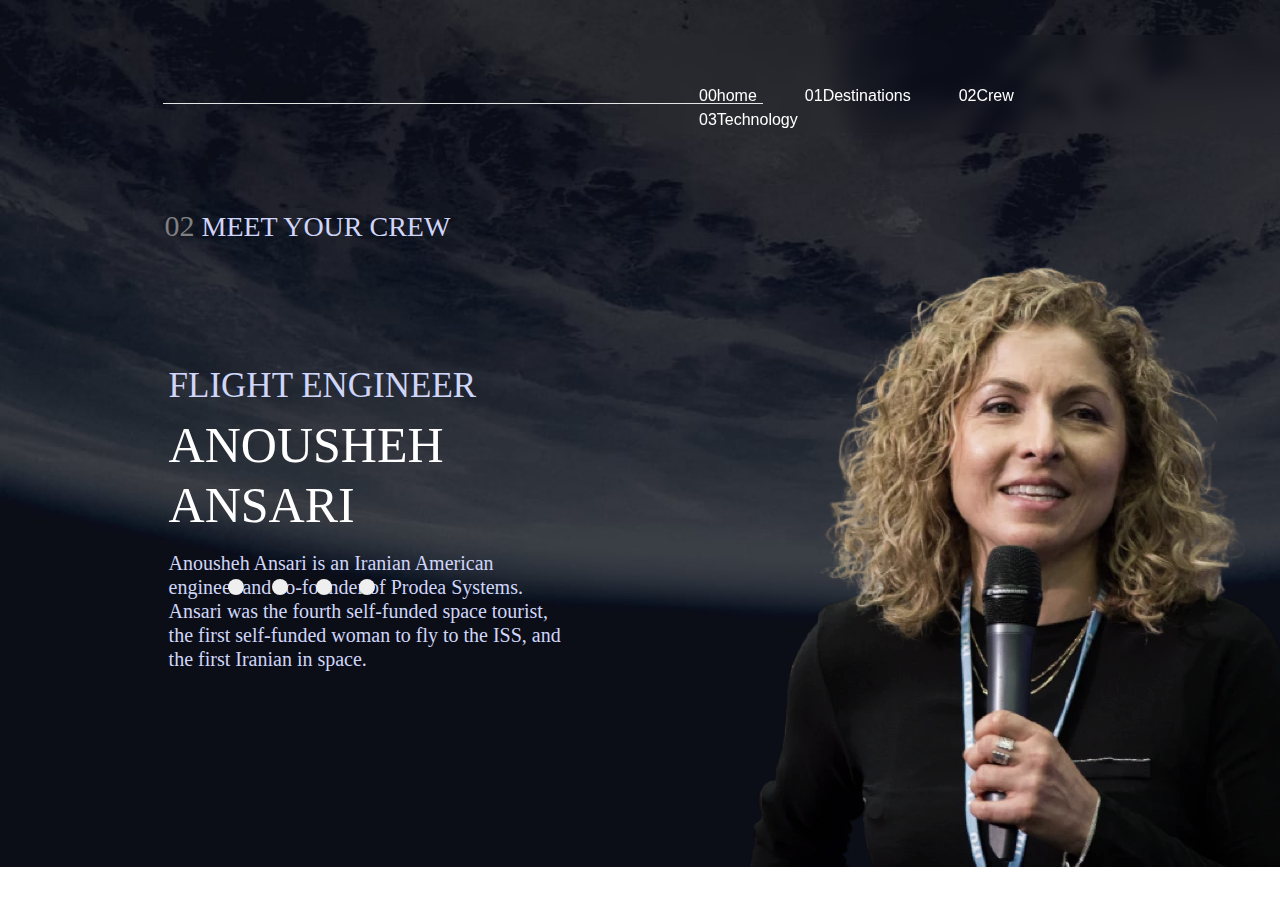
==== index crew .html @ 44e00974 "completed the html and css of the project" ====
<!DOCTYPE html>
<html lang="en">
<head>
    <meta charset="UTF-8">
    <meta name="viewport" content="width=device-width, initial-scale=1.0">
    <link rel="stylesheet" href="https://cdn.jsdelivr.net/npm/bootstrap@4.4.1/dist/css/bootstrap.min.css" integrity="sha384-Vkoo8x4CGsO3+Hhxv8T/Q5PaXtkKtu6ug5TOeNV6gBiFeWPGFN9MuhOf23Q9Ifjh" crossorigin="anonymous">
    <link rel="stylesheet" href="./style crew .css">
    <link rel="stylesheet" href="./index.js">
    <link rel="preconnect" href="https://fonts.googleapis.com">
    <link rel="preconnect" href="https://fonts.gstatic.com" crossorigin>
    <link href="https://fonts.googleapis.com/css2?family=Barlow&display=swap" rel="stylesheet">
    <title>Document</title>
</head>
<body>
        <div class="container-fluid">
          <div class="row">
            <div class="navbarblur ">
            <div class=" col-md-9">
              <ul class="nav navbar-nav-navbar-right">
                       <li class="mx-4"><span><a href="#home">00home</a></span></li>
                       <li class="mx-4"><span><a href="#Destinations">01Destinations </a></span></li>
                       <li class="mx-4"><span><a href="#Crew">02Crew</a></span></li>
                       <li class="mx-4"><span><a href="#Technology">03Technology</a></span></li>
                   </ul>
                 </div>
          </div>
          <div class="col-md-3">
            <hr class="Hrline">
          </div>
        </div>
        <div class="row">
          <div class="col-md-5">
            <p>
                <h3 class="destination"><span class="number">02</span>   MEET YOUR CREW</h3>
                </p>
        </div>
           

            <div class="col-md-2">
          
          </div>
          <div class="explanation">    
            <div class="col-md-5">      
                    
            <p>
                <h4 class="flight"> FLIGHT ENGINEER</h4>
                <h1 class="space"> ANOUSHEH   ANSARI</h1>
            </p>
            <p class="explanation">
              <h5>
                  Anousheh Ansari is an Iranian American engineer and co-founder of Prodea Systems. 
                  Ansari was the fourth self-funded space tourist, the first self-funded woman to 
                  fly to the ISS, and the first Iranian in space. 
        
            </h5>
          </p>
          
        </div>
        </div>
        </div>
            <div class="row">
            
                
              <div class="col-md-2"></div>
                <div class="col-md-3">
                    <div class="dot-indicators flex">
                        <button aria-selected="true"><span class="sr-only">Slide title</span></button>
                        <button aria-selected="false"><span class="btn">Slide title</span></button>
                        <button aria-selected="false"><span class="danger">Slide title</span></button>
                        <button aria-selected="false"><span class="insert">Slide title</span></button>
                    </div>
                    </div>

                    <div class="col-md-7">
                      <img src="./image-anousheh-ansari.webp"class="Anousheh">
                  </div>
                    
                      
    
    </div>  
   
        </div>
</body>
</html>
---- style crew .css ----
@import url("https://fonts.googleapis.com/css2?family=Bellefair&display=swap");

a {
  color: white;
}
a:hover {
  color: rgb(58, 51, 51);
}
hr {
  background-color: white;
  width: 600px;
  height: 0.1%;
  z-index: -1;
  margin-top: -30px;
  margin-left: 51%;
}
.navbarblur {
  margin-top: 35px;
  margin-left: 50%;
  width: 980px;
  height: 9px;
  color: white;
  backdrop-filter: blur(8px);
  display: inline-block;
  list-style: none;
  padding: 49px 20px;
}
.number {
  color: grey;
  margin-top: 15%;
  margin-left: 1%;
  font-size: 30px;
  
}

.destination {
  margin-top: 15%;
  margin-left: 29%;
  font-family: "barlow-regyzz";
  color: #d0d6f9;
}
.navbar {
  margin-right: 48%;
  margin-top: 100px;
  height: 100%;
  color: white;
  float: right;
  text-align: center;
}

body {
  background-image: url("./background-crew-desktop.jpg");
  background-size: cover;
  color: #d0d6f9;
  background-repeat: no-repeat;
}
.Anousheh {
  margin-top: 5px;
  margin-left: 200px;
  color: #d0d6f9;
}

.explanation {
  font-size: 10px;
  margin-left: 12%;
  position: absolute;
  margin-top: 15%;
  width: 80%;
  color: #d0d6f9;
  font-family: "Barlow Condensed Regular";
}

.space {
  font-size: 50px;
  color: white;
}

.flight {
  margin-top: 10%;
  margin-left: 0%;
  font-size: 35px;
  color: #d0d6f9;
}
.sr-only {
  position: absolute;
  width: 5px;
  height: 5px;
  padding: 0;
  margin-top: 20px;
  overflow: hidden;
  clip: rect(0, 0, 0, 0);
  white-space: nowrap, pre-line;
  border: 0;
}
.dot-indicators > * {
  cursor: pointer;
  /* aspect-ratio: 1; */
  gap: 10%;
  border: 10px;
  border-radius: 50%;
  margin-top: 110%;
  margin-right: 8%;
  padding: 0.5rem;
}
.btn {
  position: absolute;
  width: 5px;
  height: 5px;
  padding: 0;
  margin-top: 20px;
  overflow: hidden;
  clip: rect(0, 0, 0, 0);
  white-space: nowrap, pre-line;
  border: 0;
}
.danger {
  position: absolute;
  width: 5px;
  height: 5px;
  padding: 0%;
  margin-top: 20px;
  overflow: hidden;
  clip: rect(0, 0, 0, 0);
  white-space: nowrap, pre-line;
  border: 0;
}
.insert {
  position: absolute;
  width: 5px;
  height: 5px;
  padding: 0;
  margin-top: 20px;
  overflow: hidden;
  clip: rect(0, 0, 0, 0);
  white-space: nowrap, pre-line;
  border: 0;
}

.dot-indicators > *:hover,
.dot-indicators > *:focus {
  background-color: hsl(var(--clr-black) / 1);
}

.dot-indicators > [aria-selected=""] {
  background-color: hsl(var(--clr-white) / 0.5);
}
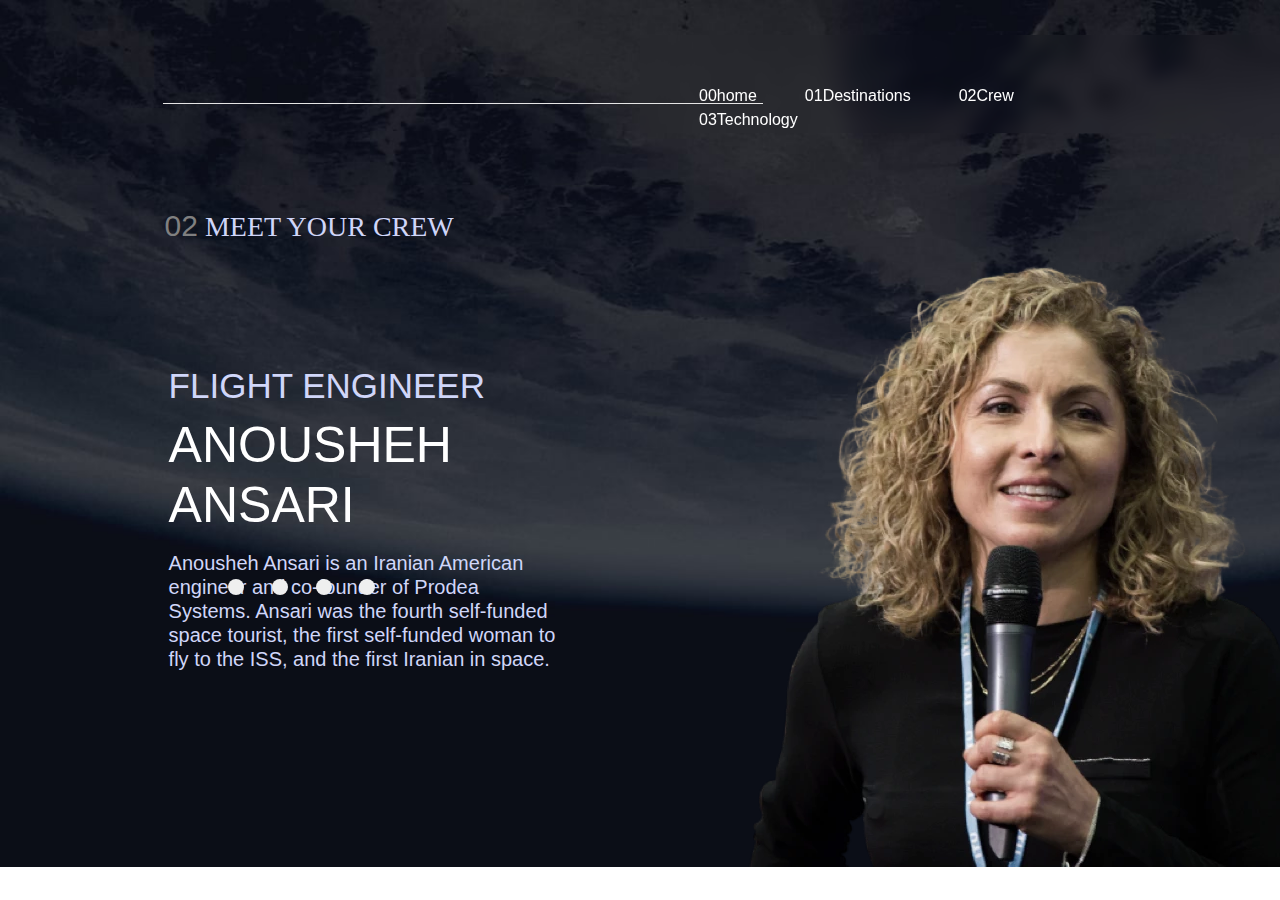
==== commit d3470188: "commit" ====
--- a/index crew .html
+++ b/index crew .html
@@ -74,7 +74,7 @@
                     <div class="col-md-7">
                       <img src="./image-anousheh-ansari.webp"class="Anousheh">
                   </div>
-                    
+               <a href="index moon.html"></a>     
                       
     
     </div>  
--- a/style crew .css
+++ b/style crew .css
@@ -1,4 +1,8 @@
 @import url("https://fonts.googleapis.com/css2?family=Bellefair&display=swap");
+
+* {
+  font-family:"Barlow Condensed", sans-serif;
+}
 
 a {
   color: white;
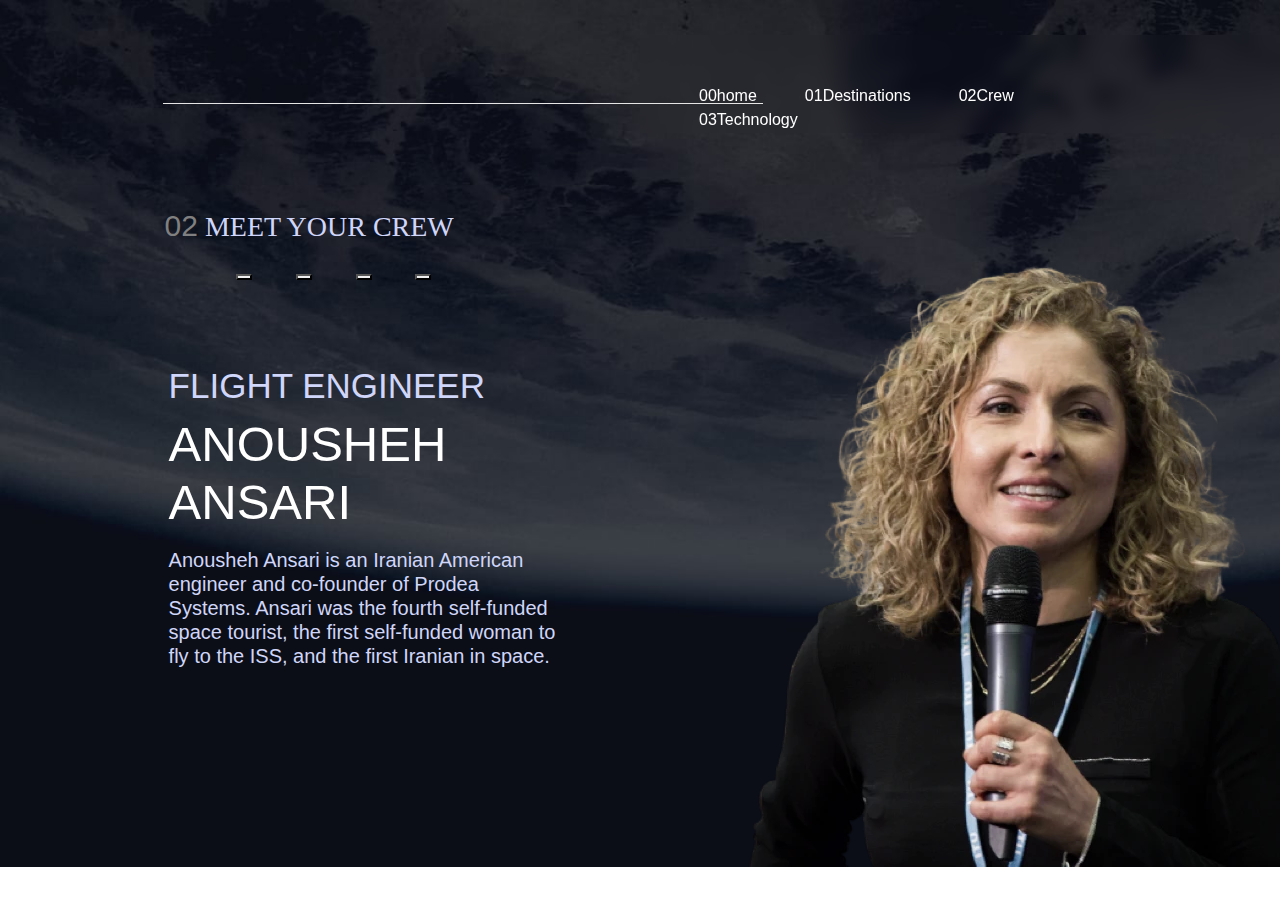
==== commit 9cc8c59e: "today's work" ====
--- a/index crew .html
+++ b/index crew .html
@@ -17,10 +17,10 @@
             <div class="navbarblur ">
             <div class=" col-md-9">
               <ul class="nav navbar-nav-navbar-right">
-                       <li class="mx-4"><span><a href="#home">00home</a></span></li>
-                       <li class="mx-4"><span><a href="#Destinations">01Destinations </a></span></li>
-                       <li class="mx-4"><span><a href="#Crew">02Crew</a></span></li>
-                       <li class="mx-4"><span><a href="#Technology">03Technology</a></span></li>
+                       <li class="mx-4"><span><a class="hello" href="#home">00home</a></span></li>
+                       <li class="mx-4"><span><a class="hello" href="#Destinations">01Destinations </a></span></li>
+                       <li class="mx-4"><span><a class="hello" href="#Crew">02Crew</a></span></li>
+                       <li class="mx-4"><span><a class="hello" href="#Technology">03Technology</a></span></li>
                    </ul>
                  </div>
           </div>
@@ -64,10 +64,12 @@
               <div class="col-md-2"></div>
                 <div class="col-md-3">
                     <div class="dot-indicators flex">
-                        <button aria-selected="true"><span class="sr-only">Slide title</span></button>
-                        <button aria-selected="false"><span class="btn">Slide title</span></button>
-                        <button aria-selected="false"><span class="danger">Slide title</span></button>
-                        <button aria-selected="false"><span class="insert">Slide title</span></button>
+                          
+
+                          <a href="./index crew .html"><button aria-selected="true"><span class="sr-only">Slide title</span></button>
+                            <a href="./index crew 2.html"><button aria-selected="false"><span class="btn">Slide title</span></button></a>
+                            <a href="./index crew 3.html"><button aria-selected="false"><span class="danger">Slide title</span></button></a>
+                              <a href="./index crew 4.html"><button aria-selected="false"><span class="insert">Slide title</span></button></a>
                     </div>
                     </div>
 
--- a/style crew .css
+++ b/style crew .css
@@ -4,9 +4,9 @@
   font-family:"Barlow Condensed", sans-serif;
 }
 
-a {
+ .hello {
   color: white;
-}
+ }
 a:hover {
   color: rgb(58, 51, 51);
 }
@@ -75,7 +75,7 @@
 }
 
 .space {
-  font-size: 50px;
+  font-size: 49px;
   color: white;
 }
 
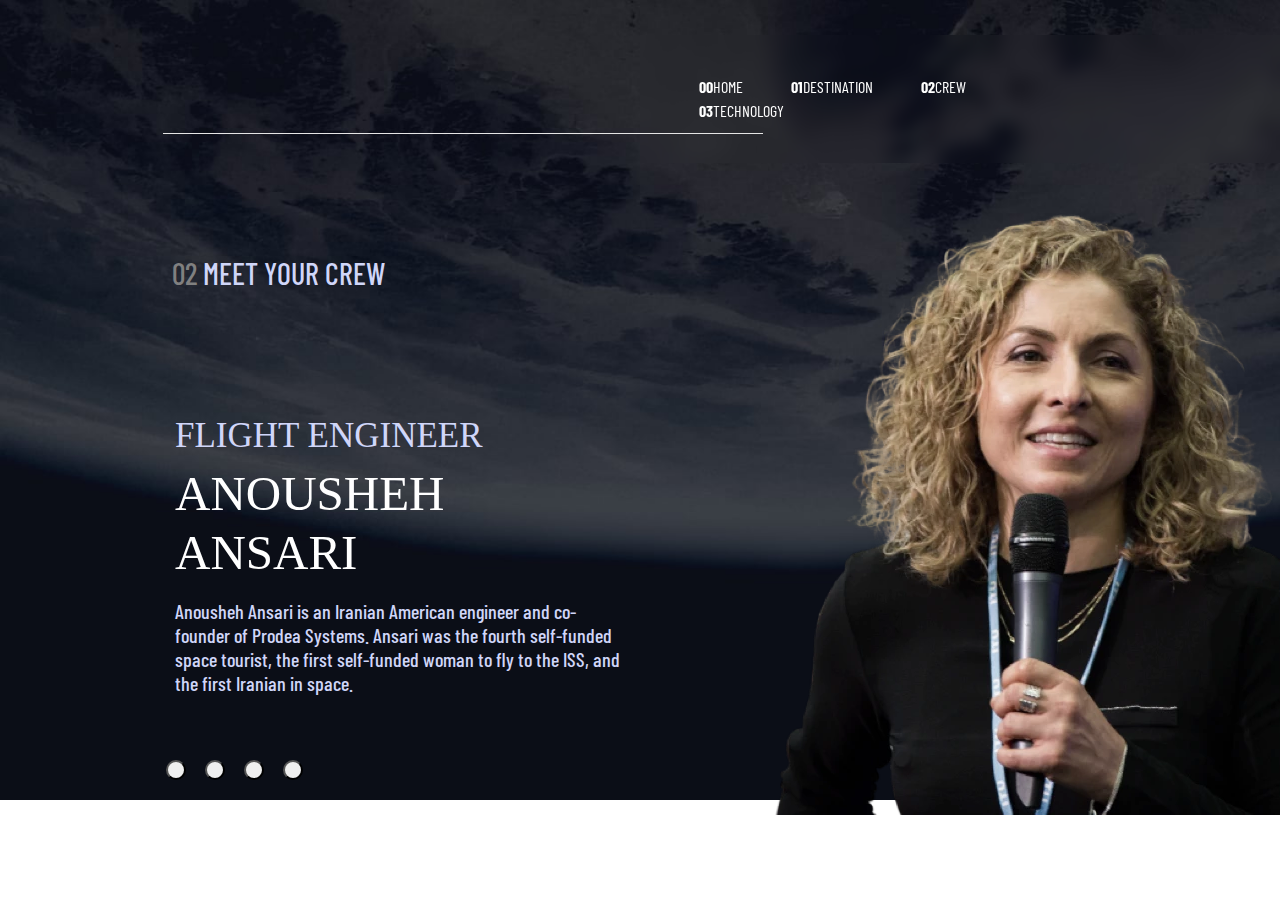
==== commit c208ce32: "html css completed without responsive" ====
--- a/index crew .html
+++ b/index crew .html
@@ -14,13 +14,14 @@
 <body>
         <div class="container-fluid">
           <div class="row">
+            
             <div class="navbarblur ">
             <div class=" col-md-9">
               <ul class="nav navbar-nav-navbar-right">
-                       <li class="mx-4"><span><a class="hello" href="#home">00home</a></span></li>
-                       <li class="mx-4"><span><a class="hello" href="#Destinations">01Destinations </a></span></li>
-                       <li class="mx-4"><span><a class="hello" href="#Crew">02Crew</a></span></li>
-                       <li class="mx-4"><span><a class="hello" href="#Technology">03Technology</a></span></li>
+                <li class="mx-4"><span><a class="hello" href="./index.html"><b>00</b>HOME</a></span></li>
+                <li class="mx-4"><span><a class="hello" href="./index moon.html"><b>01</b>DESTINATION </a></span></li>
+                <li class="mx-4"><span><a class="hello" href="./index crew .html"><b>02</b>CREW</a></span></li>
+                <li class="mx-4"><span><a class="hello" href="./index technology.html"><b>03</b>TECHNOLOGY</a></span></li>
                    </ul>
                  </div>
           </div>
@@ -29,55 +30,49 @@
           </div>
         </div>
         <div class="row">
-          <div class="col-md-5">
+          <div class="col-md-6">
             <p>
-                <h3 class="destination"><span class="number">02</span>   MEET YOUR CREW</h3>
+                <h3 class="destination"><span class="number">02</span>  MEET YOUR CREW</h3>
                 </p>
+                <div class="explanation">    
+                    
+                  <p>
+                      <h4 class="flight"> FLIGHT ENGINEER</h4>
+                      <h1 class="space"> ANOUSHEH ANSARI</h1>
+                  </p>
+                  <p class="explanation">
+                    <h5>
+                        Anousheh Ansari is an Iranian American engineer and co-founder of Prodea Systems. 
+                        Ansari was the fourth self-funded space tourist, the first self-funded woman to 
+                        fly to the ISS, and the first Iranian in space. 
+              
+                  </h5>
+                </p>
+                
+              </div>
         </div>
            
 
-            <div class="col-md-2">
-          
-          </div>
-          <div class="explanation">    
-            <div class="col-md-5">      
-                    
-            <p>
-                <h4 class="flight"> FLIGHT ENGINEER</h4>
-                <h1 class="space"> ANOUSHEH   ANSARI</h1>
-            </p>
-            <p class="explanation">
-              <h5>
-                  Anousheh Ansari is an Iranian American engineer and co-founder of Prodea Systems. 
-                  Ansari was the fourth self-funded space tourist, the first self-funded woman to 
-                  fly to the ISS, and the first Iranian in space. 
-        
-            </h5>
-          </p>
-          
-        </div>
+          <div class="col-md-6">      
+            <img src="./image-anousheh-ansari.webp"class="Anousheh">
         </div>
         </div>
             <div class="row">
             
                 
               <div class="col-md-2"></div>
-                <div class="col-md-3">
-                    <div class="dot-indicators flex">
-                          
+              <div class="col-md-3 ">
+                    <div class="dot-indicators">
+                          <a href="./index crew .html"><button class="circlebtn" aria-selected="true"><span ></span></button></a>
+                            <a href="./index crew 2.html"><button class="circlebtn" aria-selected="false"><span ></span></button></a>
+                            <a href="./index crew 3.html"><button class="circlebtn" aria-selected="false"><span ></span></button></a>
+                              <a href="./index crew 4.html"><button class="circlebtn" aria-selected="false"><span></span></button></a>
+                    </div>
+              </div>
 
-                          <a href="./index crew .html"><button aria-selected="true"><span class="sr-only">Slide title</span></button>
-                            <a href="./index crew 2.html"><button aria-selected="false"><span class="btn">Slide title</span></button></a>
-                            <a href="./index crew 3.html"><button aria-selected="false"><span class="danger">Slide title</span></button></a>
-                              <a href="./index crew 4.html"><button aria-selected="false"><span class="insert">Slide title</span></button></a>
-                    </div>
-                    </div>
-
-                    <div class="col-md-7">
-                      <img src="./image-anousheh-ansari.webp"class="Anousheh">
-                  </div>
-               <a href="index moon.html"></a>     
-                      
+                  
+                   
+                    
     
     </div>  
    
--- a/style crew .css
+++ b/style crew .css
@@ -1,4 +1,5 @@
 @import url("https://fonts.googleapis.com/css2?family=Bellefair&display=swap");
+@import url('https://fonts.googleapis.com/css2?family=Barlow+Condensed:ital,wght@0,100;0,200;0,300;0,400;0,500;0,600;0,700;0,800;0,900;1,100;1,200;1,300;1,400;1,500;1,600;1,700;1,800;1,900&display=swap');
 
 * {
   font-family:"Barlow Condensed", sans-serif;
@@ -7,13 +8,18 @@
  .hello {
   color: white;
  }
-a:hover {
-  color: rgb(58, 51, 51);
+ a:hover {
+  /* line-height: 110px; */
+  border-bottom: 1px solid white;
+  padding-bottom: 10%;
+  color: #d0d6f9;
+  text-decoration: none;
 }
+
 hr {
   background-color: white;
   width: 600px;
-  height: 0.1%;
+  /* height: 0.1%; */
   z-index: -1;
   margin-top: -30px;
   margin-left: 51%;
@@ -22,12 +28,12 @@
   margin-top: 35px;
   margin-left: 50%;
   width: 980px;
-  height: 9px;
+  /* height: 10px; */
   color: white;
   backdrop-filter: blur(8px);
   display: inline-block;
   list-style: none;
-  padding: 49px 20px;
+  padding: 40px 20px;
 }
 .number {
   color: grey;
@@ -39,13 +45,14 @@
 
 .destination {
   margin-top: 15%;
-  margin-left: 29%;
-  font-family: "barlow-regyzz";
+  margin-left: 25%;
+  font-family:"Barlow Condensed", sans-serif;
+  font-size: 30px;
   color: #d0d6f9;
 }
 .navbar {
   margin-right: 48%;
-  margin-top: 100px;
+  margin-top: 50px;
   height: 100%;
   color: white;
   float: right;
@@ -59,17 +66,18 @@
   background-repeat: no-repeat;
 }
 .Anousheh {
-  margin-top: 5px;
-  margin-left: 200px;
+  margin-bottom: -75px;
+  margin-top: 50px;
+  margin-left: 120px;
   color: #d0d6f9;
 }
 
 .explanation {
-  font-size: 10px;
-  margin-left: 12%;
+  font-size: 8px;
+  margin-left: 25%;
   position: absolute;
-  margin-top: 15%;
-  width: 80%;
+  margin-top: 10%;
+  max-width: 70%;
   color: #d0d6f9;
   font-family: "Barlow Condensed Regular";
 }
@@ -77,6 +85,7 @@
 .space {
   font-size: 49px;
   color: white;
+  font-family: "Barlow Condensed Regular";
 }
 
 .flight {
@@ -84,67 +93,34 @@
   margin-left: 0%;
   font-size: 35px;
   color: #d0d6f9;
+  font-family: "Barlow Condensed Regular";
 }
-.sr-only {
-  position: absolute;
-  width: 5px;
-  height: 5px;
-  padding: 0;
-  margin-top: 20px;
-  overflow: hidden;
-  clip: rect(0, 0, 0, 0);
-  white-space: nowrap, pre-line;
-  border: 0;
+
+.dot-indicators{
+  margin-top: -.5rem;
+  margin-left: -85px;
+  padding: 20px 15px ;
 }
-.dot-indicators > * {
+
+ .dot-indicators > * {
   cursor: pointer;
-  /* aspect-ratio: 1; */
   gap: 10%;
   border: 10px;
-  border-radius: 50%;
-  margin-top: 110%;
-  margin-right: 8%;
   padding: 0.5rem;
 }
-.btn {
-  position: absolute;
-  width: 5px;
-  height: 5px;
-  padding: 0;
-  margin-top: 20px;
-  overflow: hidden;
-  clip: rect(0, 0, 0, 0);
-  white-space: nowrap, pre-line;
-  border: 0;
-}
-.danger {
-  position: absolute;
-  width: 5px;
-  height: 5px;
-  padding: 0%;
-  margin-top: 20px;
-  overflow: hidden;
-  clip: rect(0, 0, 0, 0);
-  white-space: nowrap, pre-line;
-  border: 0;
-}
-.insert {
-  position: absolute;
-  width: 5px;
-  height: 5px;
-  padding: 0;
-  margin-top: 20px;
-  overflow: hidden;
-  clip: rect(0, 0, 0, 0);
-  white-space: nowrap, pre-line;
-  border: 0;
+ 
+
+.circlebtn{
+  border-radius: 50%;
+  padding: 8px;
+  
 }
 
-.dot-indicators > *:hover,
-.dot-indicators > *:focus {
+.circlebtn > *:hover,
+.circlebtn > *:focus {
   background-color: hsl(var(--clr-black) / 1);
 }
 
-.dot-indicators > [aria-selected=""] {
+.circlebtn > [aria-selected=""] {
   background-color: hsl(var(--clr-white) / 0.5);
-}
+} 
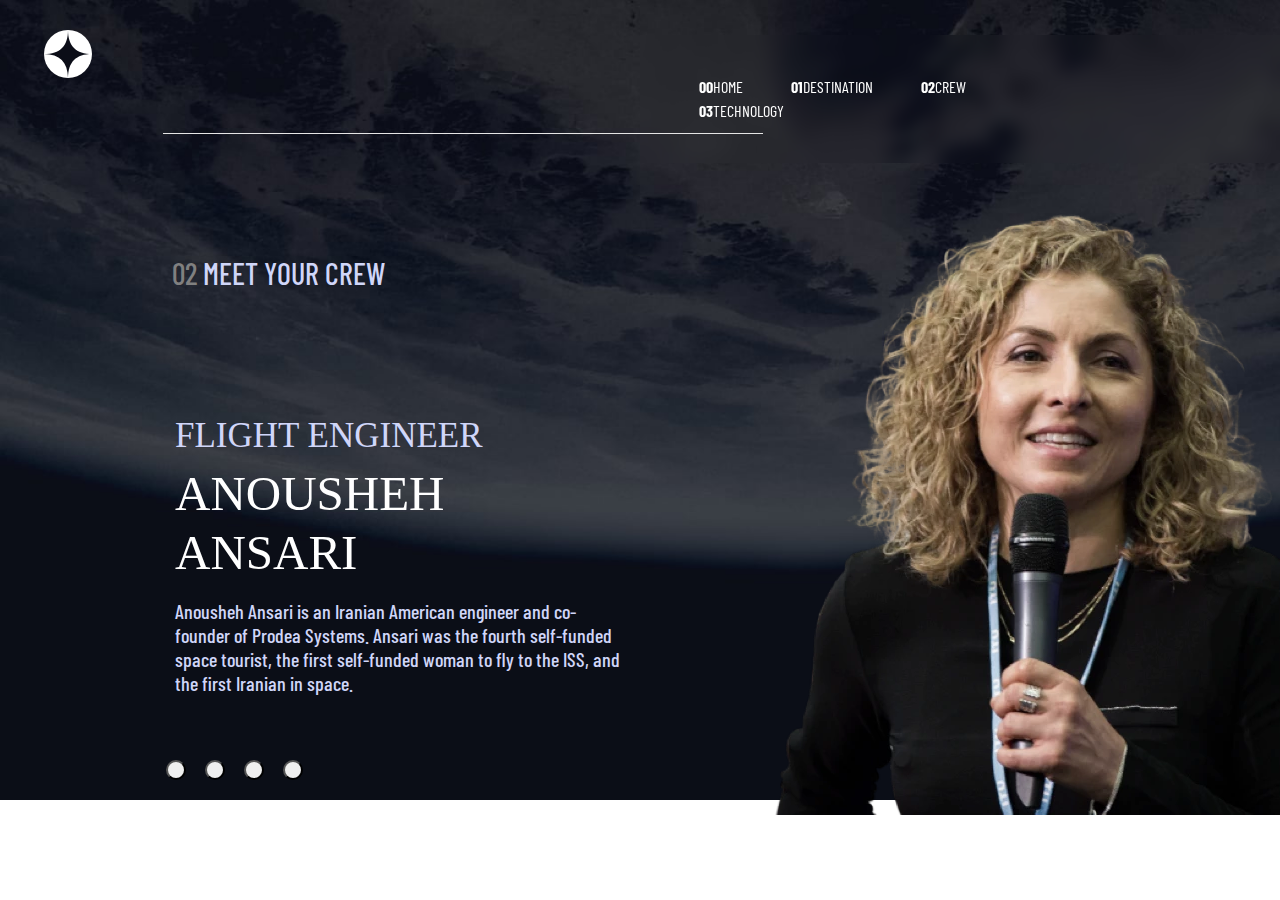
==== commit 72e11128: "hello world" ====
--- a/index crew .html
+++ b/index crew .html
@@ -13,10 +13,13 @@
 </head>
 <body>
         <div class="container-fluid">
+          <div class="col-md-1">
+            <svg class="svg" xmlns="http://www.w3.org/2000/svg" width="48" height="48"><g fill="none" fill-rule="evenodd"><circle cx="24" cy="24" r="24" fill="#FFF"/><path fill="#0B0D17" d="M24 0c0 16-8 24-24 24 15.718.114 23.718 8.114 24 24 0-16 8-24 24-24-16 0-24-8-24-24z"/></g></svg>
+
+          </div>
           <div class="row">
-            
             <div class="navbarblur ">
-            <div class=" col-md-9">
+            <div class=" col-md-8">
               <ul class="nav navbar-nav-navbar-right">
                 <li class="mx-4"><span><a class="hello" href="./index.html"><b>00</b>HOME</a></span></li>
                 <li class="mx-4"><span><a class="hello" href="./index moon.html"><b>01</b>DESTINATION </a></span></li>
--- a/style crew .css
+++ b/style crew .css
@@ -15,7 +15,11 @@
   color: #d0d6f9;
   text-decoration: none;
 }
-
+.svg{
+  margin-top: 30px;
+  position:absolute;
+  margin-left: 13%; 
+}
 hr {
   background-color: white;
   width: 600px;
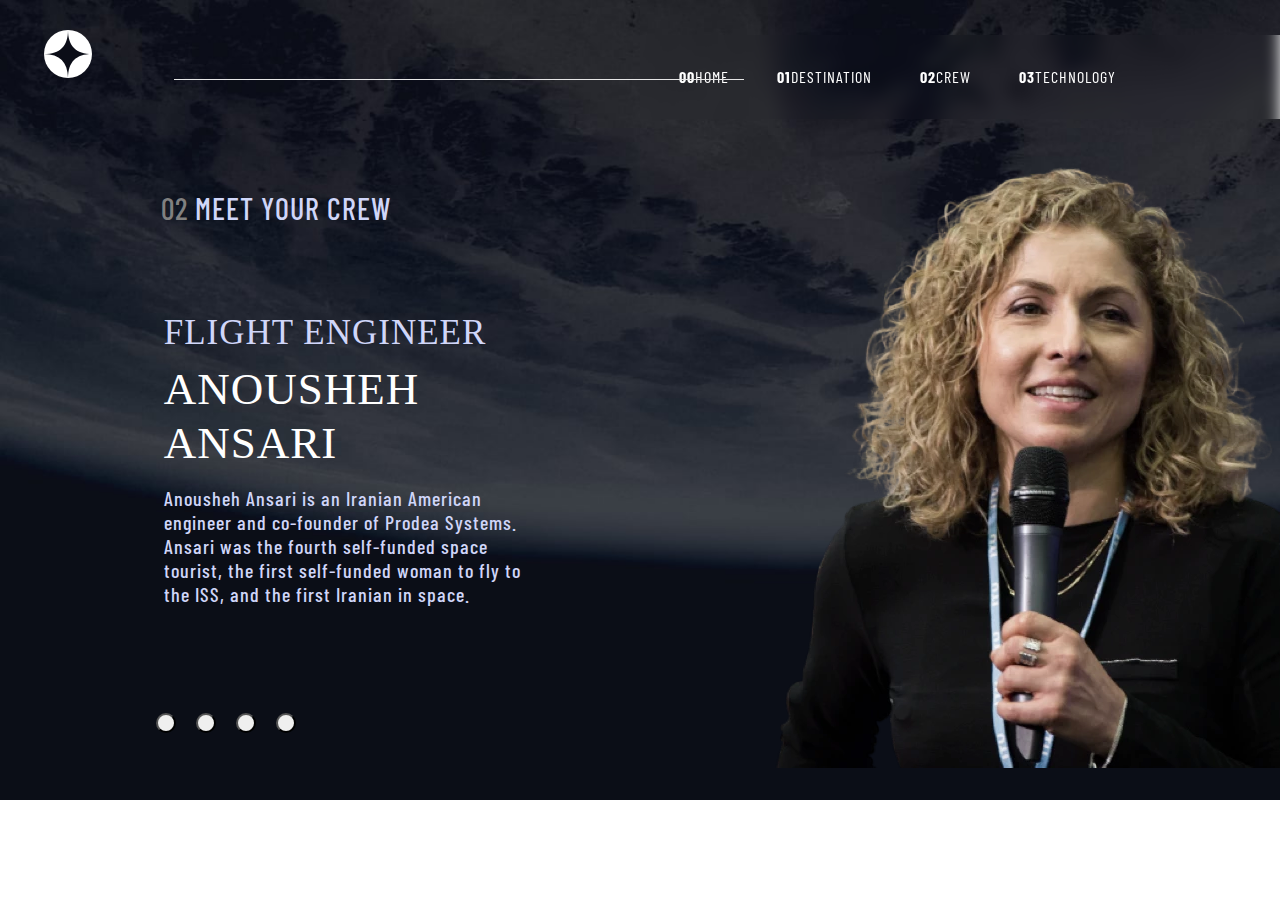
==== commit bb37108a: "space responsiveness" ====
--- a/index crew .html
+++ b/index crew .html
@@ -18,8 +18,7 @@
 
           </div>
           <div class="row">
-            <div class="navbarblur ">
-            <div class=" col-md-8">
+            <div class="nokia col-md-8">
               <ul class="nav navbar-nav-navbar-right">
                 <li class="mx-4"><span><a class="hello" href="./index.html"><b>00</b>HOME</a></span></li>
                 <li class="mx-4"><span><a class="hello" href="./index moon.html"><b>01</b>DESTINATION </a></span></li>
--- a/style crew .css
+++ b/style crew .css
@@ -3,6 +3,7 @@
 
 * {
   font-family:"Barlow Condensed", sans-serif;
+  letter-spacing: 1px;
 }
 
  .hello {
@@ -22,22 +23,22 @@
 }
 hr {
   background-color: white;
-  width: 600px;
+  width: 570px;
   /* height: 0.1%; */
   z-index: -1;
-  margin-top: -30px;
+  margin-top: -40px;
   margin-left: 51%;
 }
-.navbarblur {
+.nokia {
   margin-top: 35px;
   margin-left: 50%;
-  width: 980px;
+  width: 400px;
   /* height: 10px; */
   color: white;
   backdrop-filter: blur(8px);
   display: inline-block;
-  list-style: none;
-  padding: 40px 20px;
+  text-align: center;
+  padding: 30px 15px;
 }
 .number {
   color: grey;
@@ -71,7 +72,7 @@
 }
 .Anousheh {
   margin-bottom: -75px;
-  margin-top: 50px;
+  margin-top: 70px;
   margin-left: 120px;
   color: #d0d6f9;
 }
@@ -80,14 +81,15 @@
   font-size: 8px;
   margin-left: 25%;
   position: absolute;
-  margin-top: 10%;
-  max-width: 70%;
+  margin-top: 5%;
+  margin-bottom: 10px;
+  max-width: 58%;
   color: #d0d6f9;
   font-family: "Barlow Condensed Regular";
 }
 
 .space {
-  font-size: 49px;
+  font-size: 45px;
   color: white;
   font-family: "Barlow Condensed Regular";
 }
